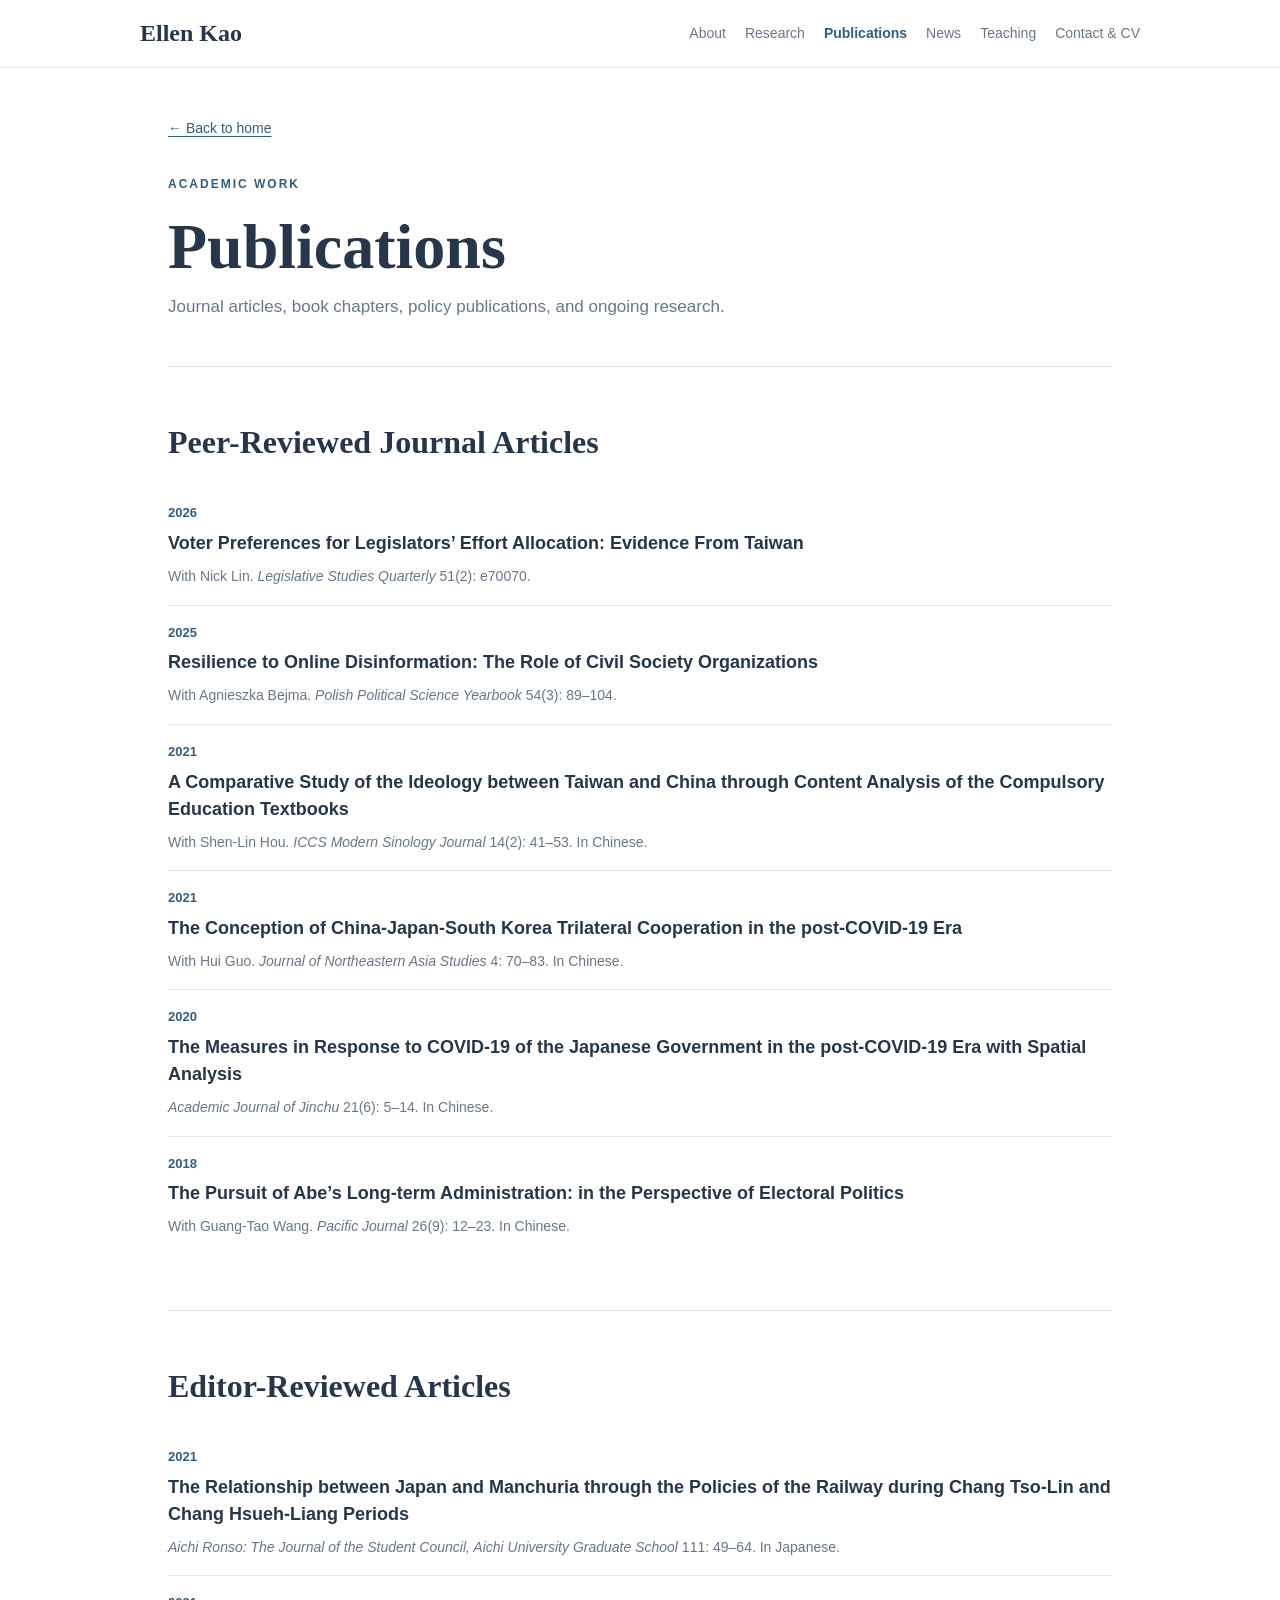
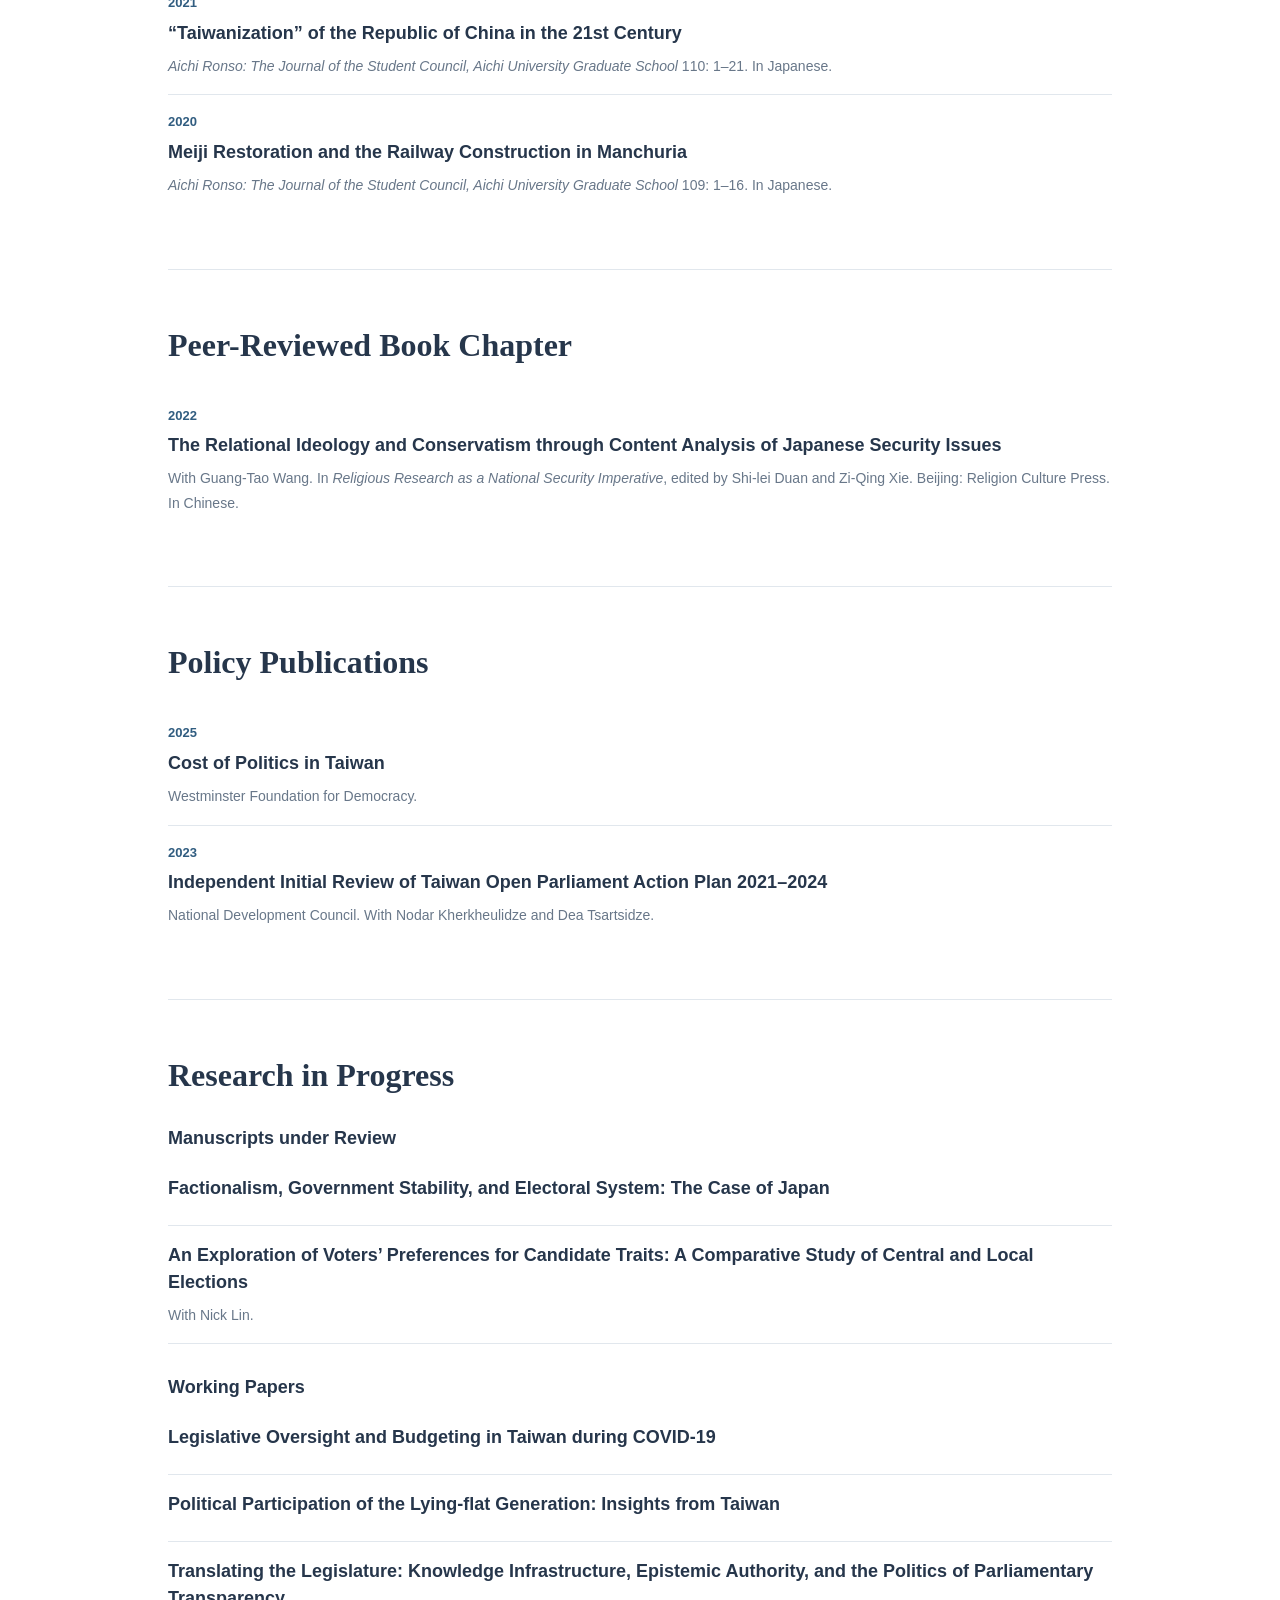
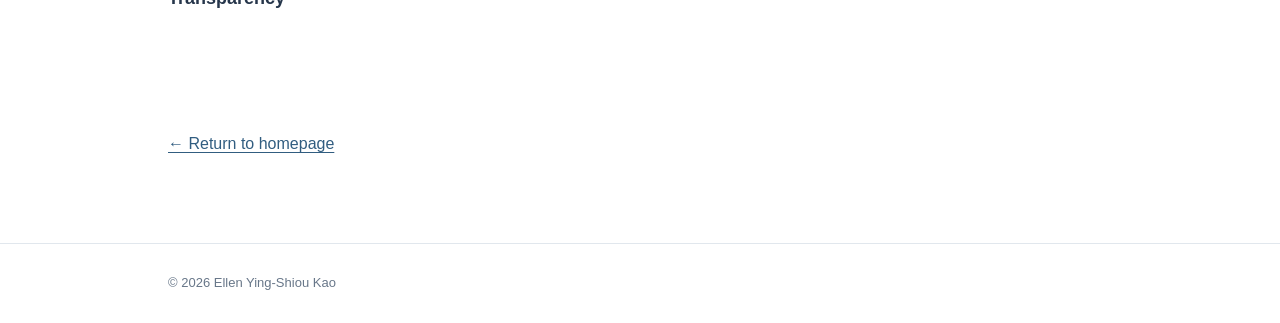
==== publications.html @ 5f1f79db "Add files via upload" ====
<!DOCTYPE html>
<html lang="en">
<head><meta charset="UTF-8"><meta name="viewport" content="width=device-width, initial-scale=1"><meta name="description" content="Publications and research in progress by Ellen Ying-Shiou Kao."><title>Publications | Ellen Kao</title><link rel="stylesheet" href="style.css"></head>
<body><header><div class="container nav"><a class="logo" href="index.html">Ellen Kao</a><nav aria-label="Main navigation"><a href="index.html#about">About</a><a href="index.html#research">Research</a><a href="publications.html" aria-current="page">Publications</a><a href="index.html#news">News</a><a href="index.html#teaching">Teaching</a><a href="index.html#contact">Contact &amp; CV</a></nav></div></header>
<main class="container inner"><a class="back" href="index.html">← Back to home</a><div class="eyebrow">Academic work</div><h1>Publications</h1><p class="intro muted">Journal articles, book chapters, policy publications, and ongoing research.</p>
<section><h2>Peer-Reviewed Journal Articles</h2>
<article class="entry"><div class="date">2026</div><h3><a href="https://doi.org/10.1111/lsq.70070" target="_blank" rel="noopener">Voter Preferences for Legislators’ Effort Allocation: Evidence From Taiwan</a></h3><p class="meta">With Nick Lin. <em>Legislative Studies Quarterly</em> 51(2): e70070.</p></article>
<article class="entry"><div class="date">2025</div><h3><a href="https://doi.org/10.15804/ppsy202534" target="_blank" rel="noopener">Resilience to Online Disinformation: The Role of Civil Society Organizations</a></h3><p class="meta">With Agnieszka Bejma. <em>Polish Political Science Yearbook</em> 54(3): 89–104.</p></article>
<article class="entry"><div class="date">2021</div><h3>A Comparative Study of the Ideology between Taiwan and China through Content Analysis of the Compulsory Education Textbooks</h3><p class="meta">With Shen-Lin Hou. <em>ICCS Modern Sinology Journal</em> 14(2): 41–53. In Chinese.</p></article>
<article class="entry"><div class="date">2021</div><h3>The Conception of China-Japan-South Korea Trilateral Cooperation in the post-COVID-19 Era</h3><p class="meta">With Hui Guo. <em>Journal of Northeastern Asia Studies</em> 4: 70–83. In Chinese.</p></article>
<article class="entry"><div class="date">2020</div><h3>The Measures in Response to COVID-19 of the Japanese Government in the post-COVID-19 Era with Spatial Analysis</h3><p class="meta"><em>Academic Journal of Jinchu</em> 21(6): 5–14. In Chinese.</p></article>
<article class="entry"><div class="date">2018</div><h3>The Pursuit of Abe’s Long-term Administration: in the Perspective of Electoral Politics</h3><p class="meta">With Guang-Tao Wang. <em>Pacific Journal</em> 26(9): 12–23. In Chinese.</p></article>
</section>
<section><h2>Editor-Reviewed Articles</h2>
<article class="entry"><div class="date">2021</div><h3>The Relationship between Japan and Manchuria through the Policies of the Railway during Chang Tso-Lin and Chang Hsueh-Liang Periods</h3><p class="meta"><em>Aichi Ronso: The Journal of the Student Council, Aichi University Graduate School</em> 111: 49–64. In Japanese.</p></article>
<article class="entry"><div class="date">2021</div><h3>“Taiwanization” of the Republic of China in the 21st Century</h3><p class="meta"><em>Aichi Ronso: The Journal of the Student Council, Aichi University Graduate School</em> 110: 1–21. In Japanese.</p></article>
<article class="entry"><div class="date">2020</div><h3>Meiji Restoration and the Railway Construction in Manchuria</h3><p class="meta"><em>Aichi Ronso: The Journal of the Student Council, Aichi University Graduate School</em> 109: 1–16. In Japanese.</p></article>
</section>
<section><h2>Peer-Reviewed Book Chapter</h2><article class="entry"><div class="date">2022</div><h3>The Relational Ideology and Conservatism through Content Analysis of Japanese Security Issues</h3><p class="meta">With Guang-Tao Wang. In <em>Religious Research as a National Security Imperative</em>, edited by Shi-lei Duan and Zi-Qing Xie. Beijing: Religion Culture Press. In Chinese.</p></article></section>
<section><h2>Policy Publications</h2><article class="entry"><div class="date">2025</div><h3><a href="https://costofpolitics.net/asia-and-the-pacific/taiwan" target="_blank" rel="noopener">Cost of Politics in Taiwan</a></h3><p class="meta">Westminster Foundation for Democracy.</p></article><article class="entry"><div class="date">2023</div><h3><a href="https://www.ly.gov.tw/Pages/Detail.aspx?nodeid=46288&amp;pid=229071" target="_blank" rel="noopener">Independent Initial Review of Taiwan Open Parliament Action Plan 2021–2024</a></h3><p class="meta">National Development Council. With Nodar Kherkheulidze and Dea Tsartsidze.</p></article></section>
<section><h2>Research in Progress</h2><h3 class="category">Manuscripts under Review</h3><div class="entry"><h3>Factionalism, Government Stability, and Electoral System: The Case of Japan</h3></div><div class="entry"><h3>An Exploration of Voters’ Preferences for Candidate Traits: A Comparative Study of Central and Local Elections</h3><p class="meta">With Nick Lin.</p></div><h3 class="category">Working Papers</h3><div class="entry"><h3>Legislative Oversight and Budgeting in Taiwan during COVID-19</h3></div><div class="entry"><h3>Political Participation of the Lying-flat Generation: Insights from Taiwan</h3></div><div class="entry"><h3>Translating the Legislature: Knowledge Infrastructure, Epistemic Authority, and the Politics of Parliamentary Transparency</h3></div></section>
<p class="endlink"><a href="index.html">← Return to homepage</a></p>
</main><footer><div class="container">© 2026 Ellen Ying-Shiou Kao</div></footer></body></html>
---- style.css ----
:root{--ink:#26364b;--blue:#315d80;--muted:#687789;--line:#e1e7ed;--light:#f7f9fb}*{box-sizing:border-box}html{scroll-behavior:smooth}body{margin:0;color:var(--ink);background:white;font:16px/1.75 -apple-system,BlinkMacSystemFont,"Segoe UI",Arial,sans-serif}a{color:var(--blue);text-underline-offset:3px}a:hover{color:#173e5b}.container{max-width:1000px;margin:auto;padding:0 28px}header{border-bottom:1px solid var(--line)}.nav{display:flex;justify-content:space-between;align-items:center;flex-wrap:wrap;gap:18px;padding:20px 0}.logo{font:700 24px Georgia,serif;color:var(--ink);text-decoration:none}nav{display:flex;flex-wrap:wrap;gap:8px 19px}nav a{font-size:14px;color:var(--muted);text-decoration:none}nav a[aria-current="page"]{font-weight:700;color:var(--blue)}h1,h2{font-family:Georgia,serif;line-height:1.25}h1{font-size:clamp(43px,6vw,64px);margin:5px 0}h2{font-size:32px;margin:0 0 24px}h3{font-size:18px;line-height:1.5;margin:0 0 7px}p{margin:0 0 15px}.eyebrow{color:var(--blue);font-size:12px;font-weight:700;letter-spacing:2px;text-transform:uppercase;margin-bottom:12px}.muted,.meta,.formal{color:var(--muted)}.hero{padding:75px 0 60px}.tagline{font-size:19px;font-weight:600;margin:22px 0}.intro{max-width:790px;font-size:17px}.actions{display:flex;flex-wrap:wrap;gap:12px;margin-top:25px}.button{display:inline-block;border:1px solid var(--blue);border-radius:5px;padding:9px 17px;text-decoration:none;font-size:14px}.button.primary{background:var(--blue);color:white}.button.primary:hover{background:#173e5b}section{padding:55px 0;border-top:1px solid var(--line);scroll-margin-top:20px}.grid{display:grid;grid-template-columns:1fr 1fr;gap:18px}.tile{padding:20px;border:1px solid var(--line);border-radius:7px;background:var(--light)}.tile h3{font-size:17px}.tile p{font-size:14px;color:var(--muted);margin:0}.entry{padding:16px 0;border-bottom:1px solid var(--line)}.entry:last-of-type{border-bottom:0}.entry h3 a{color:var(--ink);text-decoration:none}.entry h3 a:hover{color:var(--blue);text-decoration:underline}.date{font-size:13px;font-weight:650;color:var(--blue);margin-bottom:5px}.meta{font-size:14px;margin:0}.more{display:inline-block;margin-top:20px;border:1px solid var(--blue);padding:10px 19px;border-radius:5px;font-weight:600;text-decoration:none}.more:hover{background:var(--blue);color:white;text-decoration:none}.news{display:grid;grid-template-columns:135px 1fr;gap:15px;padding:10px 0}.news span{color:var(--muted);font-size:14px}.news p{margin:0}footer{border-top:1px solid var(--line);padding:28px 0;color:var(--muted);font-size:13px}.inner{padding-top:46px;padding-bottom:70px}.inner .back{display:inline-block;margin-bottom:33px;font-size:14px}.inner section:first-of-type{margin-top:45px}.inner .category{margin-top:30px}.endlink{margin-top:40px}@media(max-width:680px){.hero{padding-top:48px}section{padding:40px 0}.grid,.news{grid-template-columns:1fr}.news{gap:2px}.inner{padding-top:30px}}
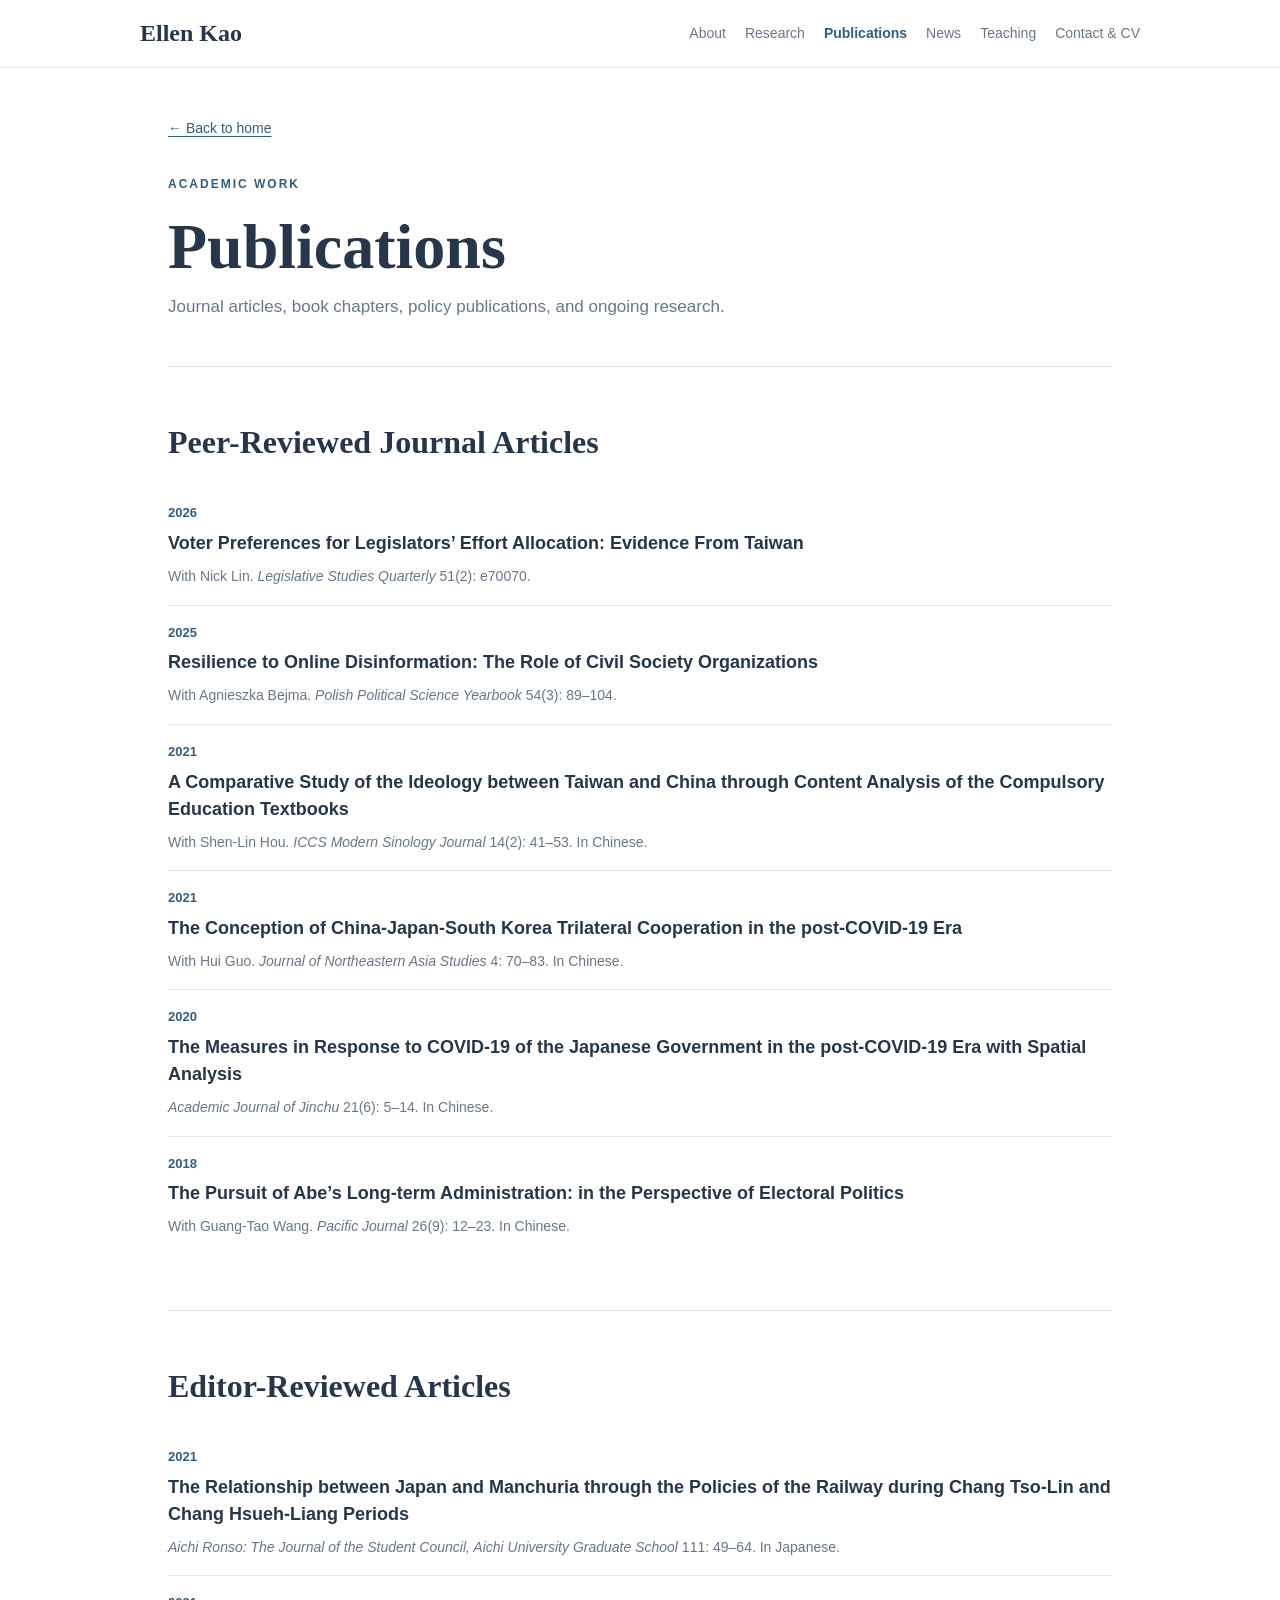
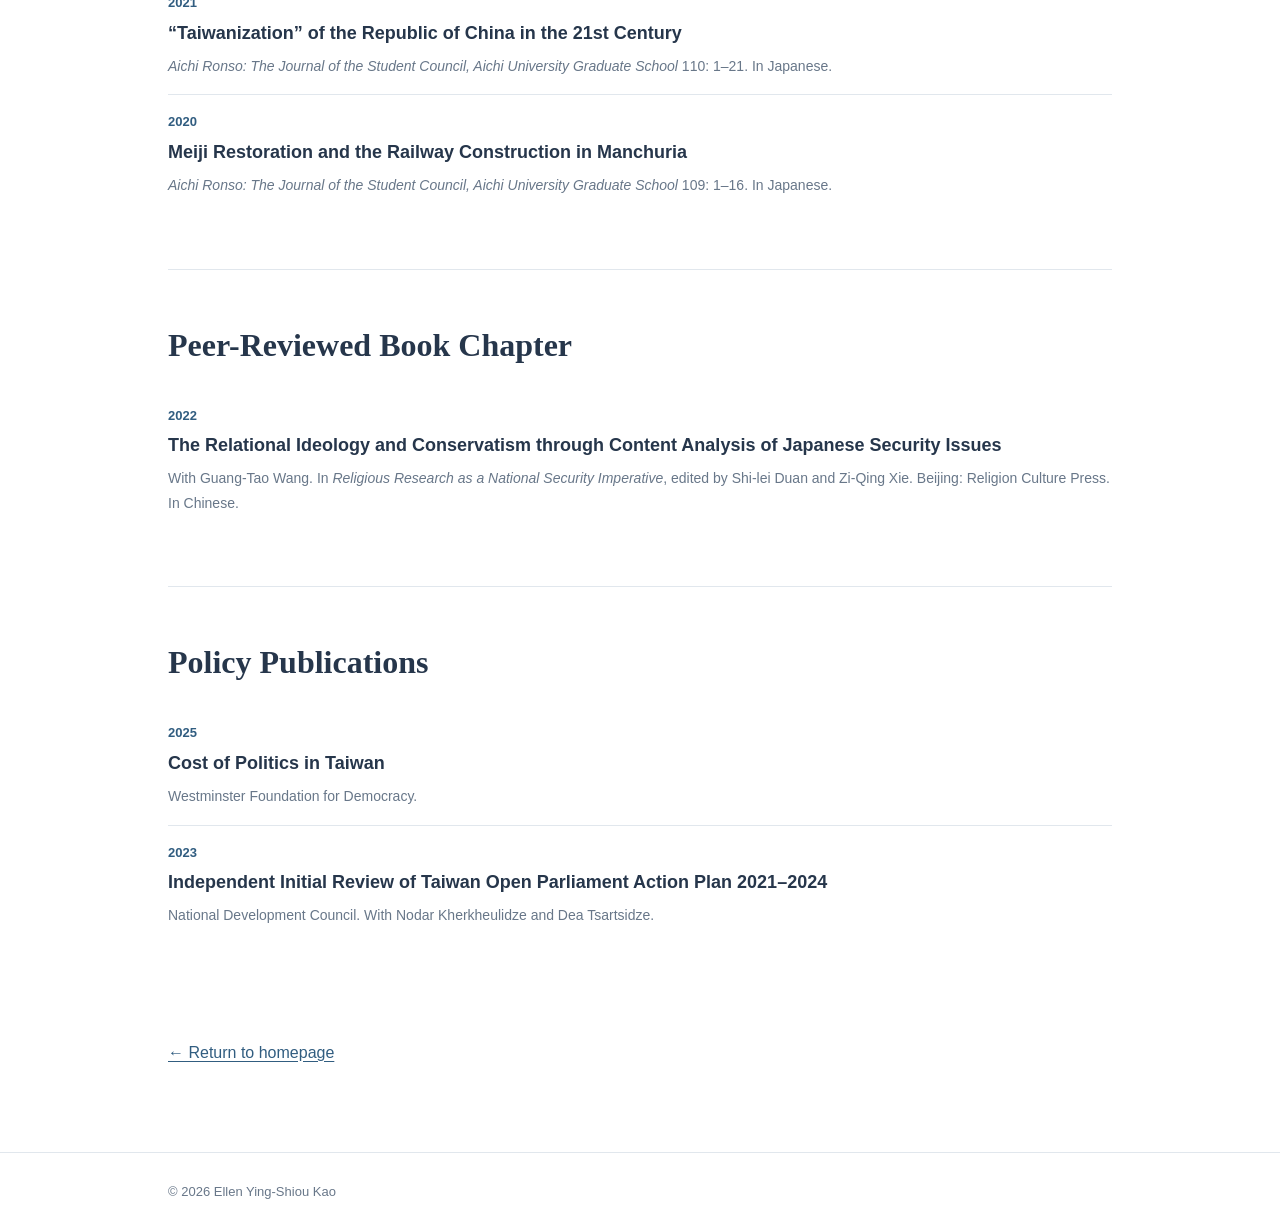
==== commit ef1fa888: "Update publications.html" ====
--- a/publications.html
+++ b/publications.html
@@ -18,6 +18,6 @@
 </section>
 <section><h2>Peer-Reviewed Book Chapter</h2><article class="entry"><div class="date">2022</div><h3>The Relational Ideology and Conservatism through Content Analysis of Japanese Security Issues</h3><p class="meta">With Guang-Tao Wang. In <em>Religious Research as a National Security Imperative</em>, edited by Shi-lei Duan and Zi-Qing Xie. Beijing: Religion Culture Press. In Chinese.</p></article></section>
 <section><h2>Policy Publications</h2><article class="entry"><div class="date">2025</div><h3><a href="https://costofpolitics.net/asia-and-the-pacific/taiwan" target="_blank" rel="noopener">Cost of Politics in Taiwan</a></h3><p class="meta">Westminster Foundation for Democracy.</p></article><article class="entry"><div class="date">2023</div><h3><a href="https://www.ly.gov.tw/Pages/Detail.aspx?nodeid=46288&amp;pid=229071" target="_blank" rel="noopener">Independent Initial Review of Taiwan Open Parliament Action Plan 2021–2024</a></h3><p class="meta">National Development Council. With Nodar Kherkheulidze and Dea Tsartsidze.</p></article></section>
-<section><h2>Research in Progress</h2><h3 class="category">Manuscripts under Review</h3><div class="entry"><h3>Factionalism, Government Stability, and Electoral System: The Case of Japan</h3></div><div class="entry"><h3>An Exploration of Voters’ Preferences for Candidate Traits: A Comparative Study of Central and Local Elections</h3><p class="meta">With Nick Lin.</p></div><h3 class="category">Working Papers</h3><div class="entry"><h3>Legislative Oversight and Budgeting in Taiwan during COVID-19</h3></div><div class="entry"><h3>Political Participation of the Lying-flat Generation: Insights from Taiwan</h3></div><div class="entry"><h3>Translating the Legislature: Knowledge Infrastructure, Epistemic Authority, and the Politics of Parliamentary Transparency</h3></div></section>
+
 <p class="endlink"><a href="index.html">← Return to homepage</a></p>
 </main><footer><div class="container">© 2026 Ellen Ying-Shiou Kao</div></footer></body></html>
--- a/style.css
+++ b/style.css
@@ -1 +1,9 @@
 :root{--ink:#26364b;--blue:#315d80;--muted:#687789;--line:#e1e7ed;--light:#f7f9fb}*{box-sizing:border-box}html{scroll-behavior:smooth}body{margin:0;color:var(--ink);background:white;font:16px/1.75 -apple-system,BlinkMacSystemFont,"Segoe UI",Arial,sans-serif}a{color:var(--blue);text-underline-offset:3px}a:hover{color:#173e5b}.container{max-width:1000px;margin:auto;padding:0 28px}header{border-bottom:1px solid var(--line)}.nav{display:flex;justify-content:space-between;align-items:center;flex-wrap:wrap;gap:18px;padding:20px 0}.logo{font:700 24px Georgia,serif;color:var(--ink);text-decoration:none}nav{display:flex;flex-wrap:wrap;gap:8px 19px}nav a{font-size:14px;color:var(--muted);text-decoration:none}nav a[aria-current="page"]{font-weight:700;color:var(--blue)}h1,h2{font-family:Georgia,serif;line-height:1.25}h1{font-size:clamp(43px,6vw,64px);margin:5px 0}h2{font-size:32px;margin:0 0 24px}h3{font-size:18px;line-height:1.5;margin:0 0 7px}p{margin:0 0 15px}.eyebrow{color:var(--blue);font-size:12px;font-weight:700;letter-spacing:2px;text-transform:uppercase;margin-bottom:12px}.muted,.meta,.formal{color:var(--muted)}.hero{padding:75px 0 60px}.tagline{font-size:19px;font-weight:600;margin:22px 0}.intro{max-width:790px;font-size:17px}.actions{display:flex;flex-wrap:wrap;gap:12px;margin-top:25px}.button{display:inline-block;border:1px solid var(--blue);border-radius:5px;padding:9px 17px;text-decoration:none;font-size:14px}.button.primary{background:var(--blue);color:white}.button.primary:hover{background:#173e5b}section{padding:55px 0;border-top:1px solid var(--line);scroll-margin-top:20px}.grid{display:grid;grid-template-columns:1fr 1fr;gap:18px}.tile{padding:20px;border:1px solid var(--line);border-radius:7px;background:var(--light)}.tile h3{font-size:17px}.tile p{font-size:14px;color:var(--muted);margin:0}.entry{padding:16px 0;border-bottom:1px solid var(--line)}.entry:last-of-type{border-bottom:0}.entry h3 a{color:var(--ink);text-decoration:none}.entry h3 a:hover{color:var(--blue);text-decoration:underline}.date{font-size:13px;font-weight:650;color:var(--blue);margin-bottom:5px}.meta{font-size:14px;margin:0}.more{display:inline-block;margin-top:20px;border:1px solid var(--blue);padding:10px 19px;border-radius:5px;font-weight:600;text-decoration:none}.more:hover{background:var(--blue);color:white;text-decoration:none}.news{display:grid;grid-template-columns:135px 1fr;gap:15px;padding:10px 0}.news span{color:var(--muted);font-size:14px}.news p{margin:0}footer{border-top:1px solid var(--line);padding:28px 0;color:var(--muted);font-size:13px}.inner{padding-top:46px;padding-bottom:70px}.inner .back{display:inline-block;margin-bottom:33px;font-size:14px}.inner section:first-of-type{margin-top:45px}.inner .category{margin-top:30px}.endlink{margin-top:40px}@media(max-width:680px){.hero{padding-top:48px}section{padding:40px 0}.grid,.news{grid-template-columns:1fr}.news{gap:2px}.inner{padding-top:30px}}
+
+.discipline {
+  font-size: 16px;
+  color: #687789;
+  font-weight: 400;
+  margin-top: -8px;
+  margin-bottom: 24px;
+}
